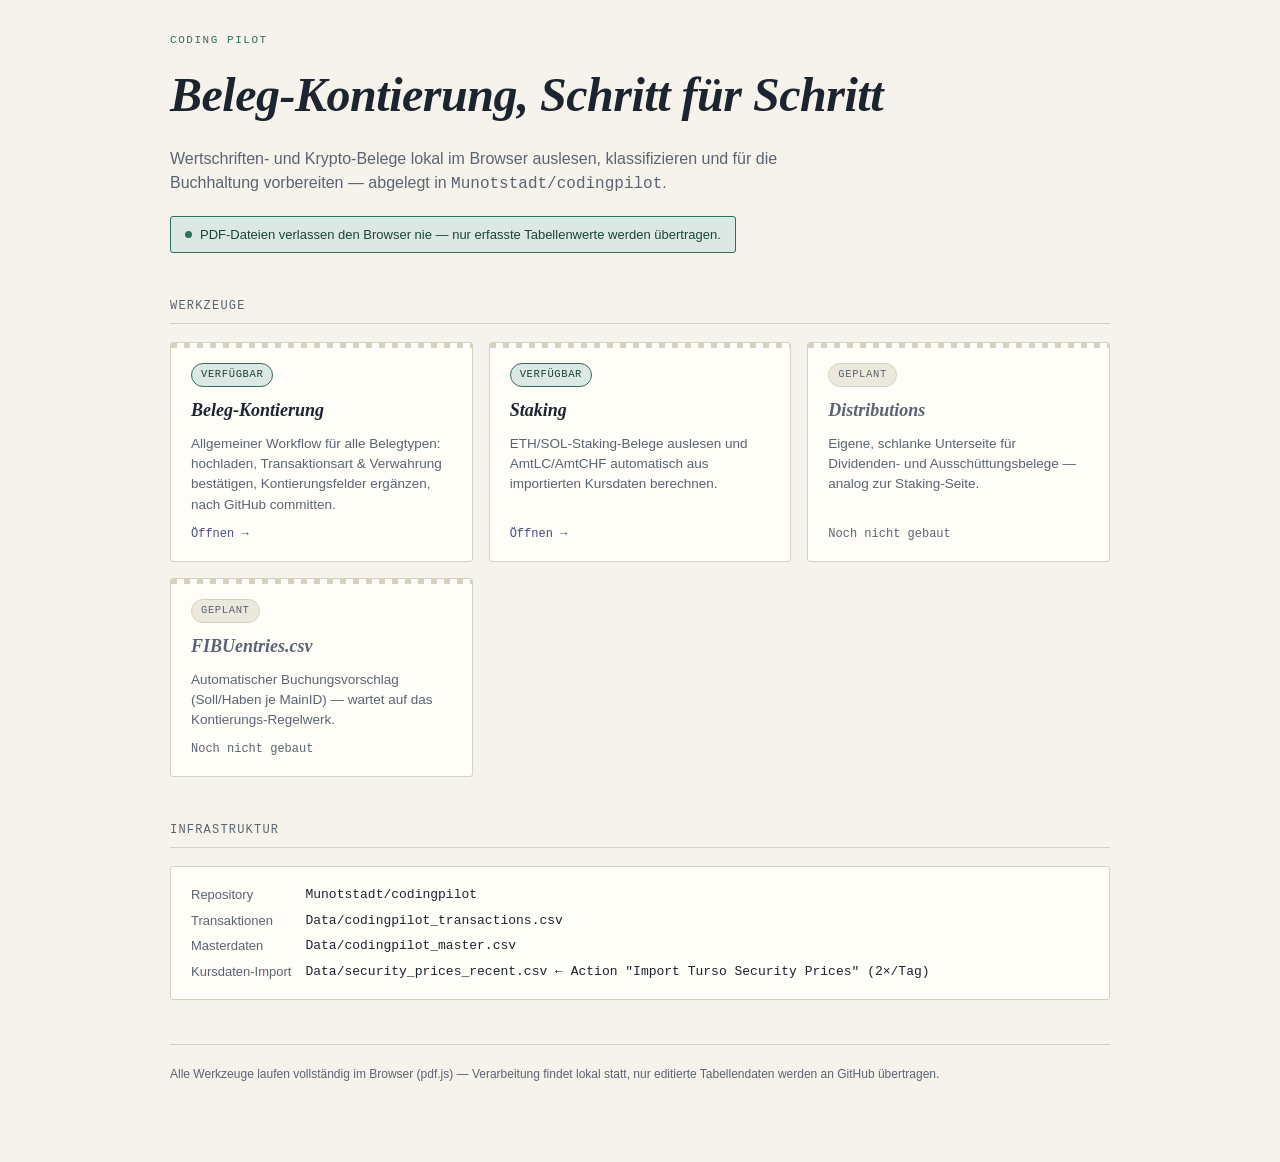
==== index.html @ bc6ad1c8 "Add files via upload" ====
<!DOCTYPE html>
<html lang="de">
<head>
<meta charset="UTF-8">
<meta name="viewport" content="width=device-width, initial-scale=1.0">
<title>Coding Pilot</title>
<style>
  :root{
    --paper:#F6F3EC; --paper-dark:#EDE8DC; --ink:#1C2430; --ink-soft:#5B6472; --line:#D8D1BF;
    --accent:#2F6F5E; --accent-soft:#DCE8E3; --flag:#B4452F; --flag-soft:#F3DED8;
    --amber:#B9862B; --amber-soft:#F1E4CB; --indigo:#454E88; --indigo-soft:#E1E2F0;
    --white:#FFFDF8; --radius:3px;
  }
  *{box-sizing:border-box;}
  html,body{margin:0;padding:0;}
  body{background:var(--paper);color:var(--ink);font-family:'Inter',-apple-system,BlinkMacSystemFont,'Segoe UI',sans-serif;line-height:1.5;-webkit-font-smoothing:antialiased;}
  .mono{font-family:'IBM Plex Mono','SFMono-Regular',Consolas,monospace;}
  a{color:inherit;}
  .wrap{max-width:980px;margin:0 auto;padding:32px 20px 80px;}
  .eyebrow{font-family:'IBM Plex Mono',monospace;font-size:11px;letter-spacing:.14em;text-transform:uppercase;color:var(--accent);margin-bottom:10px;}
  h1{font-family:Georgia,'Times New Roman',serif;font-style:italic;font-weight:600;font-size:clamp(32px,5vw,48px);margin:0 0 10px;letter-spacing:-.01em;}
  .lede{max-width:640px;color:var(--ink-soft);font-size:16px;margin-bottom:6px;}
  .guarantee{display:inline-flex;align-items:center;gap:8px;margin-top:14px;padding:8px 14px;background:var(--accent-soft);border:1px solid var(--accent);border-radius:var(--radius);font-size:13px;color:#1B4438;}
  .guarantee .dot{width:7px;height:7px;border-radius:50%;background:var(--accent);flex:none;}
  section{margin-top:44px;}
  .section-title{font-family:'IBM Plex Mono',monospace;font-size:12px;text-transform:uppercase;letter-spacing:.1em;color:var(--ink-soft);border-bottom:1px solid var(--line);padding-bottom:8px;margin-bottom:18px;}
  .cards{display:grid;grid-template-columns:repeat(auto-fit,minmax(260px,1fr));gap:16px;}
  .card{
    position:relative;
    background:var(--white);border:1px solid var(--line);border-radius:var(--radius);
    padding:20px 20px 18px;overflow:hidden;text-decoration:none;color:var(--ink);
    display:flex;flex-direction:column;gap:10px;transition:transform .1s ease, border-color .15s ease;
  }
  .card::before{
    content:'';position:absolute;top:0;left:0;right:0;height:5px;
    background:repeating-linear-gradient(90deg, var(--line) 0 6px, transparent 6px 13px);
  }
  a.card:hover{transform:translateY(-2px);border-color:var(--accent);}
  .card.disabled{cursor:default;color:var(--ink-soft);}
  .card.disabled:hover{transform:none;border-color:var(--line);}
  .card-badge{
    align-self:flex-start;font-family:'IBM Plex Mono',monospace;font-size:10.5px;text-transform:uppercase;
    letter-spacing:.06em;padding:3px 9px;border-radius:12px;border:1px solid transparent;
  }
  .card-badge.ready{background:var(--accent-soft);color:#1B4438;border-color:var(--accent);}
  .card-badge.planned{background:var(--paper-dark);color:var(--ink-soft);border-color:var(--line);}
  .card h3{margin:0;font-size:18px;font-family:Georgia,serif;font-style:italic;}
  .card p{margin:0;font-size:13.5px;color:var(--ink-soft);}
  .card .arrow{margin-top:auto;font-family:'IBM Plex Mono',monospace;font-size:12px;color:var(--indigo);}
  .card.disabled .arrow{color:var(--ink-soft);}
  .infra{background:var(--white);border:1px solid var(--line);border-radius:var(--radius);padding:18px 20px;}
  .infra dl{margin:0;display:grid;grid-template-columns:auto 1fr;gap:6px 14px;font-size:13px;}
  .infra dt{color:var(--ink-soft);}
  .infra dd{margin:0;font-family:'IBM Plex Mono',monospace;}
  footer{margin-top:44px;padding-top:20px;border-top:1px solid var(--line);font-size:12px;color:var(--ink-soft);}
  @media (prefers-reduced-motion: reduce){*{transition:none !important;}}
</style>
</head>
<body>
<div class="wrap">

  <div class="eyebrow">Coding Pilot</div>
  <h1>Beleg-Kontierung, Schritt für Schritt</h1>
  <p class="lede">Wertschriften- und Krypto-Belege lokal im Browser auslesen, klassifizieren und für die Buchhaltung vorbereiten — abgelegt in <code class="mono">Munotstadt/codingpilot</code>.</p>
  <div class="guarantee"><span class="dot"></span> PDF-Dateien verlassen den Browser nie — nur erfasste Tabellenwerte werden übertragen.</div>

  <section>
    <div class="section-title">Werkzeuge</div>
    <div class="cards">
      <a class="card" href="kontierung.html">
        <span class="card-badge ready">Verfügbar</span>
        <h3>Beleg-Kontierung</h3>
        <p>Allgemeiner Workflow für alle Belegtypen: hochladen, Transaktionsart &amp; Verwahrung bestätigen, Kontierungsfelder ergänzen, nach GitHub committen.</p>
        <span class="arrow">Öffnen →</span>
      </a>
      <a class="card" href="staking.html">
        <span class="card-badge ready">Verfügbar</span>
        <h3>Staking</h3>
        <p>ETH/SOL-Staking-Belege auslesen und AmtLC/AmtCHF automatisch aus importierten Kursdaten berechnen.</p>
        <span class="arrow">Öffnen →</span>
      </a>
      <div class="card disabled">
        <span class="card-badge planned">Geplant</span>
        <h3>Distributions</h3>
        <p>Eigene, schlanke Unterseite für Dividenden- und Ausschüttungsbelege — analog zur Staking-Seite.</p>
        <span class="arrow">Noch nicht gebaut</span>
      </div>
      <div class="card disabled">
        <span class="card-badge planned">Geplant</span>
        <h3>FIBUentries.csv</h3>
        <p>Automatischer Buchungsvorschlag (Soll/Haben je MainID) — wartet auf das Kontierungs-Regelwerk.</p>
        <span class="arrow">Noch nicht gebaut</span>
      </div>
    </div>
  </section>

  <section>
    <div class="section-title">Infrastruktur</div>
    <div class="infra">
      <dl>
        <dt>Repository</dt><dd>Munotstadt/codingpilot</dd>
        <dt>Transaktionen</dt><dd>Data/codingpilot_transactions.csv</dd>
        <dt>Masterdaten</dt><dd>Data/codingpilot_master.csv</dd>
        <dt>Kursdaten-Import</dt><dd>Data/security_prices_recent.csv ← Action "Import Turso Security Prices" (2×/Tag)</dd>
      </dl>
    </div>
  </section>

  <footer>Alle Werkzeuge laufen vollständig im Browser (pdf.js) — Verarbeitung findet lokal statt, nur editierte Tabellendaten werden an GitHub übertragen.</footer>

</div>
</body>
</html>
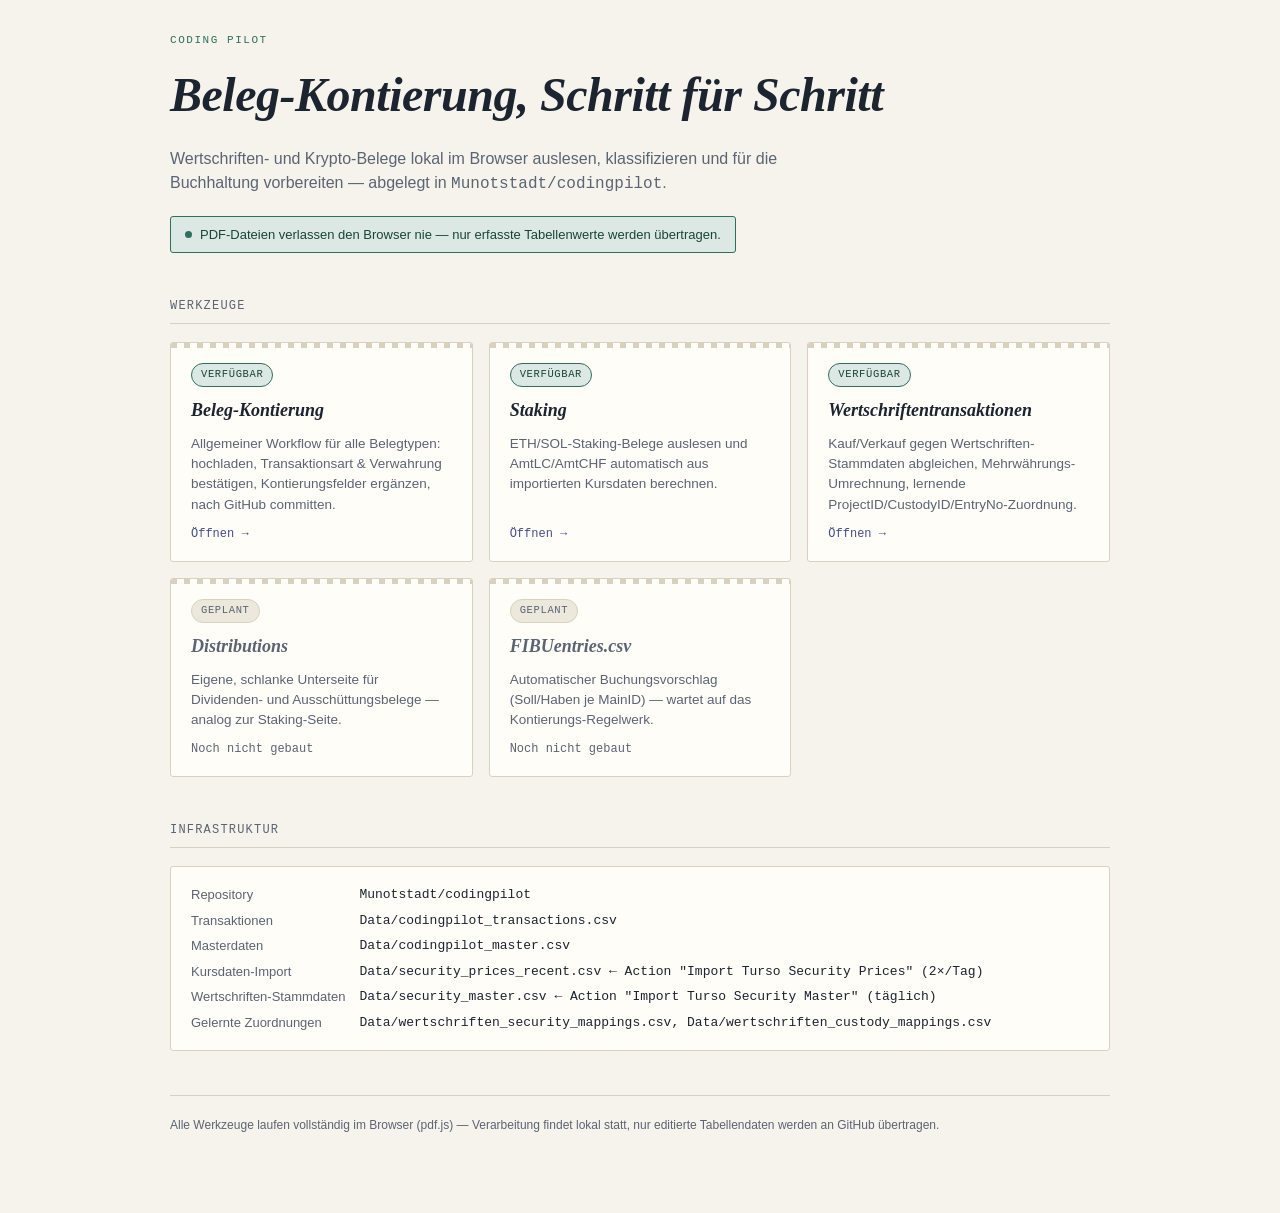
==== commit a41b2a5a: "Add files via upload" ====
--- a/index.html
+++ b/index.html
@@ -79,6 +79,12 @@
         <p>ETH/SOL-Staking-Belege auslesen und AmtLC/AmtCHF automatisch aus importierten Kursdaten berechnen.</p>
         <span class="arrow">Öffnen →</span>
       </a>
+      <a class="card" href="wertschriften.html">
+        <span class="card-badge ready">Verfügbar</span>
+        <h3>Wertschriftentransaktionen</h3>
+        <p>Kauf/Verkauf gegen Wertschriften-Stammdaten abgleichen, Mehrwährungs-Umrechnung, lernende ProjectID/CustodyID/EntryNo-Zuordnung.</p>
+        <span class="arrow">Öffnen →</span>
+      </a>
       <div class="card disabled">
         <span class="card-badge planned">Geplant</span>
         <h3>Distributions</h3>
@@ -102,6 +108,8 @@
         <dt>Transaktionen</dt><dd>Data/codingpilot_transactions.csv</dd>
         <dt>Masterdaten</dt><dd>Data/codingpilot_master.csv</dd>
         <dt>Kursdaten-Import</dt><dd>Data/security_prices_recent.csv ← Action "Import Turso Security Prices" (2×/Tag)</dd>
+        <dt>Wertschriften-Stammdaten</dt><dd>Data/security_master.csv ← Action "Import Turso Security Master" (täglich)</dd>
+        <dt>Gelernte Zuordnungen</dt><dd>Data/wertschriften_security_mappings.csv, Data/wertschriften_custody_mappings.csv</dd>
       </dl>
     </div>
   </section>
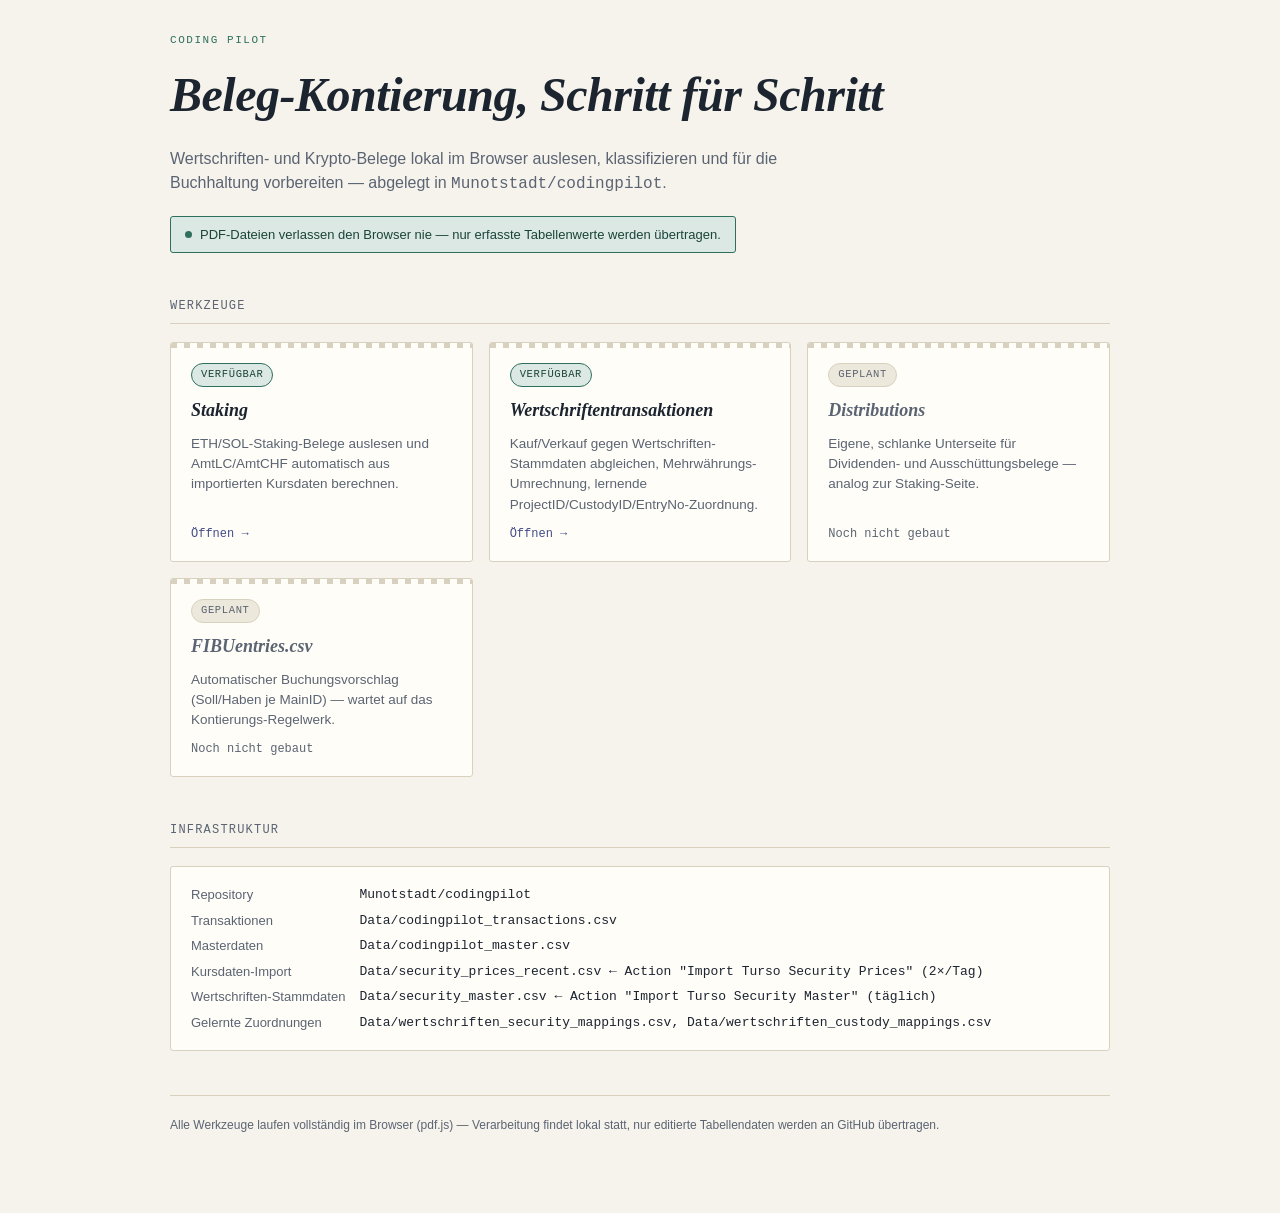
==== commit 77597406: "Add files via upload" ====
--- a/index.html
+++ b/index.html
@@ -67,12 +67,6 @@
   <section>
     <div class="section-title">Werkzeuge</div>
     <div class="cards">
-      <a class="card" href="kontierung.html">
-        <span class="card-badge ready">Verfügbar</span>
-        <h3>Beleg-Kontierung</h3>
-        <p>Allgemeiner Workflow für alle Belegtypen: hochladen, Transaktionsart &amp; Verwahrung bestätigen, Kontierungsfelder ergänzen, nach GitHub committen.</p>
-        <span class="arrow">Öffnen →</span>
-      </a>
       <a class="card" href="staking.html">
         <span class="card-badge ready">Verfügbar</span>
         <h3>Staking</h3>
